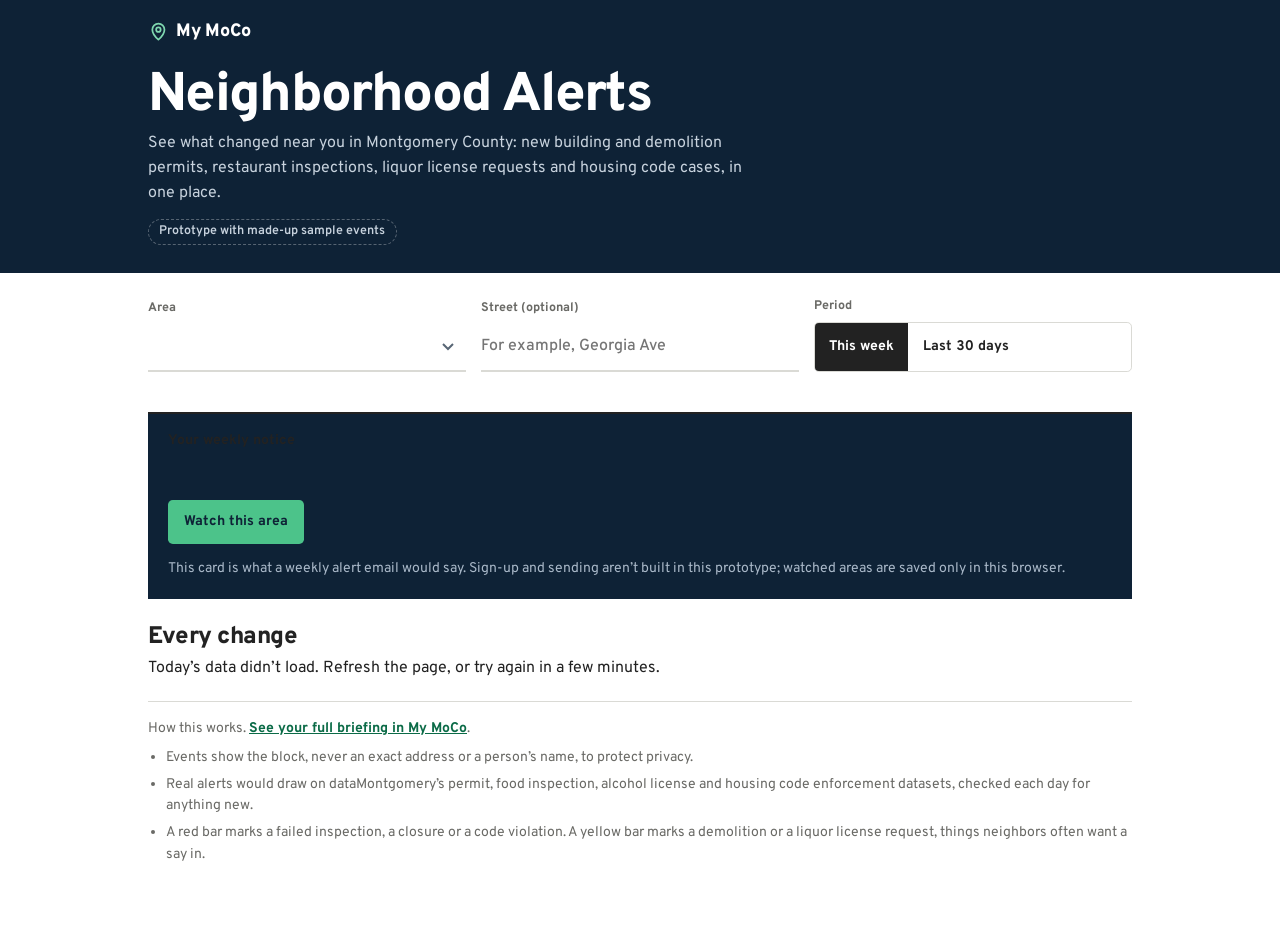
==== alerts.html @ c2410326 "Add files via upload" ====
<!doctype html>
<html lang="en">
<head>
<meta charset="utf-8">
<meta name="viewport" content="width=device-width, initial-scale=1, viewport-fit=cover">
<title>Neighborhood Alerts · Montgomery County</title>
<link rel="preconnect" href="https://fonts.googleapis.com">
<link rel="preconnect" href="https://fonts.gstatic.com" crossorigin>
<link href="https://fonts.googleapis.com/css2?family=Overpass:wght@400;600;700;800&display=swap" rel="stylesheet">
<style>
  :root {
    --bg: #F3F5F7; --panel: #FFFFFF; --ink: #0E2236; --muted: #586675; --line: #DCE3E9; --track: #E7ECF0;
    --accent: #0F766E; --accent-soft: #E1F1EE; --bad: #B42318; --bad-soft: #FDECEA;
    --k: #C0410C; --ks: #FCEAE0; --notice: #985A00; --notice-soft: #FBF0DC;
    --mast: #0E2236; --mast-ink: #F4F7FA; --mast-muted: #A9B8C8;
    --sans: "Public Sans", system-ui, -apple-system, "Segoe UI", Roboto, sans-serif;
    --fs-xs: 0.78rem; --fs-sm: 0.875rem; --fs-md: 1rem; --fs-lg: 1.125rem; --fs-xl: clamp(1.25rem, 3vw, 1.5rem); --fs-hero: clamp(2.2rem, 7vw, 3.4rem);
    --radius: 0.9rem; --radius-sm: 0.6rem;
    color-scheme: light; box-sizing: border-box; padding-top: env(safe-area-inset-top, 0px); padding-bottom: env(safe-area-inset-bottom, 0px);
  }
  @media (prefers-color-scheme: dark) { :root:not([data-theme="light"]) {
    --bg: #0B131C; --panel: #131D29; --ink: #E7EDF3; --muted: #9AA8B6; --line: #253344; --track: #223040;
    --accent: #5EC9B8; --accent-soft: #12302C; --bad: #FF8A7A; --bad-soft: #3A1D1D; --k: #FF9C6B; --ks: #3A2013; --notice: #F1B35B; --notice-soft: #33260F;
    --mast: #070E16; --mast-ink: #EEF3F8; --mast-muted: #93A4B6; color-scheme: dark; } }
  :root[data-theme="dark"] {
    --bg: #0B131C; --panel: #131D29; --ink: #E7EDF3; --muted: #9AA8B6; --line: #253344; --track: #223040;
    --accent: #5EC9B8; --accent-soft: #12302C; --bad: #FF8A7A; --bad-soft: #3A1D1D; --k: #FF9C6B; --ks: #3A2013; --notice: #F1B35B; --notice-soft: #33260F;
    --mast: #070E16; --mast-ink: #EEF3F8; --mast-muted: #93A4B6; color-scheme: dark; }
  *, *::before, *::after { box-sizing: border-box; }
  [hidden] { display: none !important; }
  html { scroll-padding-top: env(safe-area-inset-top, 0px); }
  body { margin: 0; background: var(--bg); color: var(--ink); font-family: var(--sans); font-size: var(--fs-md); line-height: 1.55; }
  p, h1, h2, h3, ul { margin: 0; }
  button, select, input { font: inherit; }
  :focus-visible { outline: 3px solid var(--accent); outline-offset: 3px; border-radius: 6px; }
  .masthead { background-color: var(--mast); color: var(--mast-ink);
    background-image: linear-gradient(rgba(255,255,255,0.045) 1px, transparent 1px), linear-gradient(90deg, rgba(255,255,255,0.045) 1px, transparent 1px), linear-gradient(28deg, transparent 49.6%, rgba(255,255,255,0.07) 49.8%, rgba(255,255,255,0.07) 50.2%, transparent 50.4%);
    background-size: 46px 46px, 46px 46px, 520px 520px; }
  .mast-inner { max-width: 64rem; margin: 0 auto; padding: 1.1rem 1.25rem 1.8rem; display: grid; gap: 0.4rem; }
  .brand { display: inline-flex; align-items: center; gap: 0.45rem; font-weight: 800; font-size: var(--fs-lg); letter-spacing: -0.01em; margin-bottom: 1.1rem; }
  .brand svg { width: 1.3rem; height: 1.3rem; fill: none; stroke: #5EC9B8; stroke-width: 2; stroke-linecap: round; stroke-linejoin: round; }
  .masthead h1 { font-size: var(--fs-hero); font-weight: 800; letter-spacing: -0.03em; line-height: 1.02; }
  .lede { color: var(--mast-muted); max-width: 60ch; }
  .sample { display: inline-flex; align-items: center; gap: 0.5rem; margin-top: 0.4rem; font-size: var(--fs-xs); font-weight: 600; color: var(--mast-muted); border: 1px dashed rgba(255,255,255,0.3); border-radius: 999px; padding: 0.15rem 0.65rem; justify-self: start; }
  .wrap { max-width: 64rem; margin: 0 auto; padding: 1.5rem 1.25rem 4rem; display: grid; gap: 1.25rem; }
  .controls { display: grid; gap: 0.9rem; grid-template-columns: repeat(auto-fit, minmax(min(100%, 14rem), 1fr)); align-items: end; background: var(--panel); border: 1px solid var(--line); border-radius: var(--radius); padding: 1.1rem; }
  label.field, .field { display: grid; gap: 0.3rem; font-size: var(--fs-xs); font-weight: 700; color: var(--muted); }
  select, input[type="search"] { font-size: var(--fs-md); font-weight: 600; color: var(--ink); background: var(--bg); border: 1px solid var(--line); border-radius: var(--radius-sm); padding: 0.55rem 0.75rem; min-height: 48px; width: 100%; }
  select { appearance: none; -webkit-appearance: none; padding-right: 2.2rem; cursor: pointer; background-image: url("data:image/svg+xml,%3Csvg xmlns='http://www.w3.org/2000/svg' width='12' height='8' viewBox='0 0 12 8'%3E%3Cpath d='M1 1l5 5 5-5' fill='none' stroke='%23586675' stroke-width='2'/%3E%3C/svg%3E"); background-repeat: no-repeat; background-position: right 0.8rem center; }
  select:hover, input[type="search"]:hover { border-color: var(--accent); }
  input[type="search"] { font-weight: 500; }
  .seg { display: inline-flex; border: 1px solid var(--line); border-radius: var(--radius-sm); overflow: hidden; background: var(--bg); }
  .seg button { font-size: var(--fs-sm); font-weight: 700; border: 0; background: transparent; color: var(--ink); padding: 0.55rem 0.9rem; min-height: 48px; cursor: pointer; }
  .seg button[aria-pressed="true"] { background: var(--ink); color: var(--panel); }
  .types { display: flex; flex-wrap: wrap; gap: 0.5rem; }
  .types button { font-size: var(--fs-sm); font-weight: 600; border: 1px solid var(--line); background: var(--panel); color: var(--muted); border-radius: 999px; padding: 0.35rem 0.85rem; min-height: 40px; cursor: pointer; }
  .types button[aria-pressed="true"] { background: var(--ks); color: var(--ink); border-color: var(--k); }
  .notice { position: relative; background: var(--panel); border: 1px solid var(--line); border-radius: var(--radius); overflow: hidden; }
  .notice::before { content: ""; position: absolute; inset: 0 0 auto 0; height: 4px; background: var(--k); }
  .notice-band { display: flex; justify-content: space-between; gap: 1rem; flex-wrap: wrap; padding: 1rem 1.2rem 0; font-size: var(--fs-sm); font-weight: 700; color: var(--k); }
  .notice-body { padding: 0.5rem 1.2rem 1.2rem; display: grid; gap: 0.85rem; }
  .notice-head { font-size: var(--fs-xl); font-weight: 800; line-height: 1.25; letter-spacing: -0.02em; }
  .counts { display: flex; flex-wrap: wrap; gap: 0.5rem 1.25rem; padding: 0; list-style: none; }
  .counts li { font-size: var(--fs-sm); color: var(--muted); }
  .counts strong { color: var(--ink); font-size: var(--fs-lg); font-weight: 800; margin-right: 0.3rem; font-variant-numeric: tabular-nums; }
  .counts .is-bad strong { color: var(--bad); }
  .highlights { padding-left: 1.1rem; display: grid; gap: 0.3rem; }
  .watch-row { display: flex; flex-wrap: wrap; align-items: center; gap: 0.75rem; }
  .btn { font-size: var(--fs-sm); font-weight: 700; border: 0; background: var(--accent); color: var(--panel); border-radius: var(--radius-sm); padding: 0.6rem 1rem; min-height: 44px; cursor: pointer; }
  .btn[aria-pressed="true"] { background: var(--accent-soft); color: var(--ink); box-shadow: inset 0 0 0 1.5px var(--accent); }
  .watching, .preview-note { font-size: var(--fs-sm); color: var(--muted); }
  .feed-head { display: flex; justify-content: space-between; align-items: baseline; gap: 1rem; flex-wrap: wrap; }
  .feed-head h2 { font-size: var(--fs-xl); font-weight: 800; letter-spacing: -0.02em; }
  .feed-count { color: var(--muted); font-size: var(--fs-sm); }
  .day { display: grid; gap: 0.5rem; }
  .day h3 { margin: 1rem 0 0.25rem; font-size: var(--fs-sm); font-weight: 700; color: var(--muted); }
  .item { display: grid; grid-template-columns: 0.3rem 1fr; gap: 0.85rem; background: var(--panel); border: 1px solid var(--line); border-radius: var(--radius-sm); padding: 0.75rem 0.9rem 0.75rem 0.75rem; }
  .item .bar { border-radius: 999px; background: var(--line); }
  .item.is-bad { background: var(--bad-soft); border-color: transparent; }
  .item.is-bad .bar { background: var(--bad); }
  .item.is-notice .bar { background: var(--notice); }
  .item-title { font-weight: 700; }
  .item-meta { margin-top: 0.15rem; color: var(--muted); font-size: var(--fs-sm); }
  .item-type { font-weight: 700; color: var(--ink); }
  .empty { padding: 1.5rem; border: 1px dashed var(--line); border-radius: var(--radius-sm); color: var(--muted); }
  .more { justify-self: start; }
  .method { font-size: var(--fs-sm); color: var(--muted); border-top: 1px solid var(--line); padding-top: 1rem; }
  .method ul { margin-top: 0.5rem; padding-left: 1.1rem; display: grid; gap: 0.3rem; }
  .method a { color: var(--accent); font-weight: 700; }
  @media (prefers-reduced-motion: no-preference) {
    .notice.flash { animation: flash 600ms ease-out; }
    @keyframes flash { from { box-shadow: 0 0 0 6px var(--ks); } to { box-shadow: 0 0 0 0 transparent; } }
  }

  /* Match My MoCo: road-sign type, sign colors, no boxes */
  :root { --sans: "Overpass", "Helvetica Neue", Arial, sans-serif; --bg: #FFFFFF; --panel: #FFFFFF; --ink: #222222; --muted: #6A6A66; --line: #DADAD5;
    --accent: #0B6B47; --accent-soft: #E9F2ED; --k: #0B6B47; --ks: #E9F2ED; --notice: #E8B000; --bad: #B3121D; --bad-soft: #FBEDEE; --radius: 0.3rem; --radius-sm: 0.3rem; }
  @media (prefers-color-scheme: dark) { :root:not([data-theme="light"]) { --bg: #151715; --panel: #151715; --ink: #F1F1EE; --muted: #9D9D97; --line: #31352F; --accent: #66CFA2; --accent-soft: #1E2A23; --k: #66CFA2; --ks: #1E2A23; --bad: #FF6B6B; --bad-soft: #2A1A1A; } }
  body { font-feature-settings: "tnum" 1; }
  .masthead { background: #0E2236; color: #FFFFFF; } .masthead h1 { color: #FFFFFF; }
  .brand svg { stroke: #7FD8B0; } .lede { color: #C7D2DD; } .sample { color: #C7D2DD; border-color: rgba(255,255,255,0.3); }
  .notice { background: #0E2236; color: #DCE4EC; border-top: 0; padding: 0 1.25rem; } .notice-band, .notice-head, .counts strong { color: #FFFFFF; } .counts li, .preview-note, .watching { color: #A9B8C8; } .notice .btn { background: #4CC38A; color: #0E2236; }
  .controls { border: 0; padding: 0; background: none; }
  select, input[type="search"] { background-color: transparent; border: 0; border-bottom: 2px solid var(--line); border-radius: 0; padding-left: 0; }
  .notice { border: 0; border-top: 2px solid var(--ink); border-radius: 0; }
  .notice::before { display: none; }
  .notice-band { color: var(--ink); padding-left: 0; } .notice-body { padding-left: 0; padding-right: 0; }
  .item { border: 0; border-bottom: 1px solid var(--line); border-radius: 0; padding-left: 0; }
  .item.is-bad { background: none; } .types button[aria-pressed="true"] { background: var(--ks); }
</style>
</head>
<body>
<header class="masthead"><div class="mast-inner">
    <p class="brand"><svg viewBox="0 0 24 24" aria-hidden="true"><path d="M12 21.5s-7-6.2-7-11.5a7 7 0 1 1 14 0c0 5.3-7 11.5-7 11.5z"/><circle cx="12" cy="10" r="2.6"/></svg>My MoCo</p>
    <h1>Neighborhood Alerts</h1>
    <p class="lede">See what changed near you in Montgomery County: new building and demolition permits, restaurant inspections, liquor license requests and housing code cases, in one place.</p>
    <p class="sample">Prototype with made-up sample events</p>
  </div></header>
<main class="wrap">

  <section class="controls" aria-label="Choose what to watch">
    <label class="field">Area
      <select id="area"></select>
    </label>
    <label class="field">Street (optional)
      <input id="street" type="search" placeholder="For example, Georgia Ave" autocomplete="off">
    </label>
    <div class="field" role="group" aria-label="Time period">
      <span>Period</span>
      <div class="seg">
        <button type="button" data-days="7" aria-pressed="true">This week</button>
        <button type="button" data-days="30" aria-pressed="false">Last 30 days</button>
      </div>
    </div>
  </section>
  <div class="types" id="types" role="group" aria-label="Kinds of change"></div>

  <section class="notice" id="notice" aria-live="polite">
    <div class="notice-band"><span>Your weekly notice</span><span id="notice-range"></span></div>
    <div class="notice-body">
      <p class="notice-head" id="notice-head"></p>
      <ul class="counts" id="counts"></ul>
      <ul class="highlights" id="highlights"></ul>
      <div class="watch-row">
        <button class="btn" type="button" id="watch" aria-pressed="false">Watch this area</button>
        <span class="watching" id="watching"></span>
      </div>
      <p class="preview-note">This card is what a weekly alert email would say. Sign-up and sending aren’t built in this prototype; watched areas are saved only in this browser.</p>
    </div>
  </section>

  <section aria-labelledby="feed-title">
    <div class="feed-head"><h2 id="feed-title">Every change</h2><span class="feed-count" id="feed-count"></span></div>
    <div id="feed"></div>
    <button class="btn more" type="button" id="more" hidden>Show more</button>
  </section>

  <footer class="method">
    How this works. <a href="index.html">See your full briefing in My MoCo</a>.
    <ul>
      <li>Events show the block, never an exact address or a person’s name, to protect privacy.</li>
      <li>Real alerts would draw on dataMontgomery’s permit, food inspection, alcohol license and housing code enforcement datasets, checked each day for anything new.</li>
      <li>A red bar marks a failed inspection, a closure or a code violation. A yellow bar marks a demolition or a liquor license request, things neighbors often want a say in.</li>
    </ul>
  </footer>
</main>
<script>
  // Load today's data, then start the page. The nightly job replaces data/mymoco_data.json.
  fetch('data/mymoco_data.json', { cache: 'no-store' })
    .then((r) => { if (!r.ok) throw new Error(r.status); return r.json(); })
    .then((d) => { window.DATA = d; const s = document.createElement('script'); s.src = 'alerts.js'; document.body.appendChild(s); })
    .catch(() => { document.getElementById('feed').innerHTML = '<p class="load-error">Today’s data didn’t load. Refresh the page, or try again in a few minutes.</p>'; });
</script>
</body>
</html>
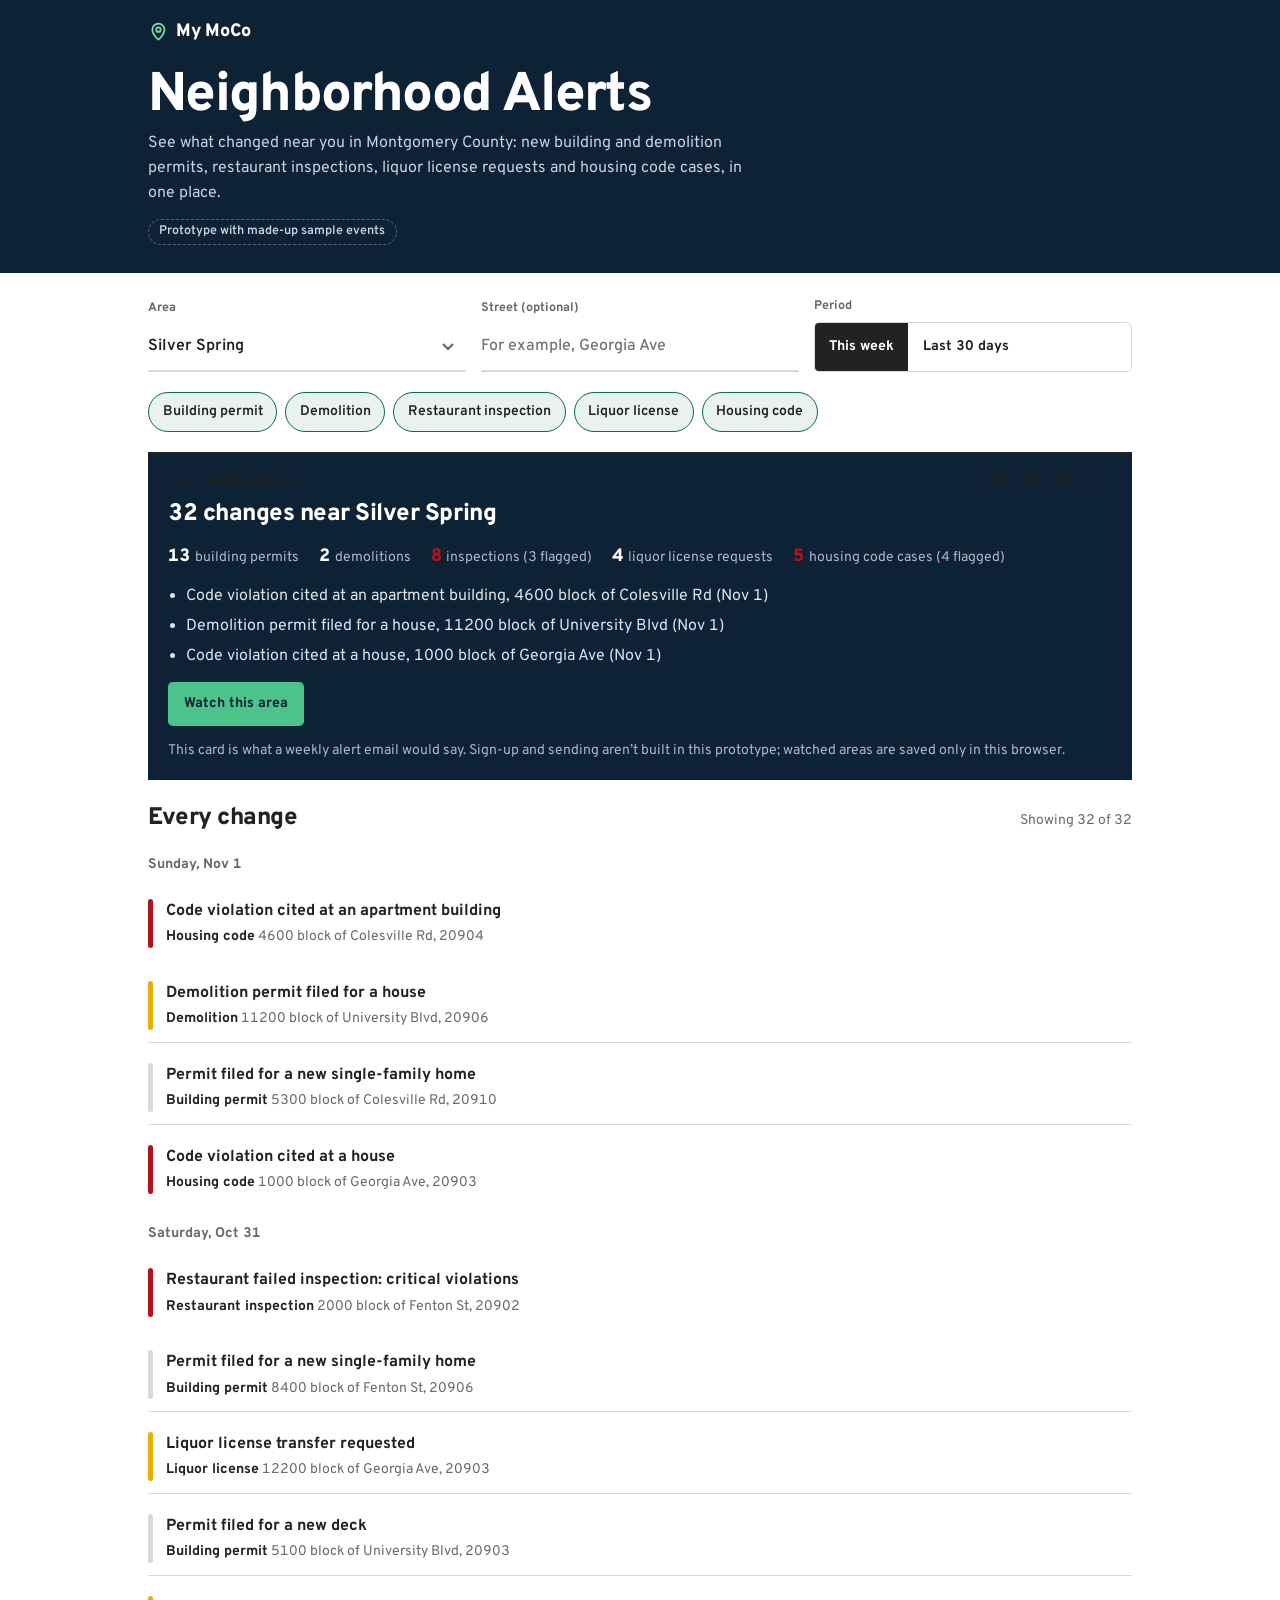
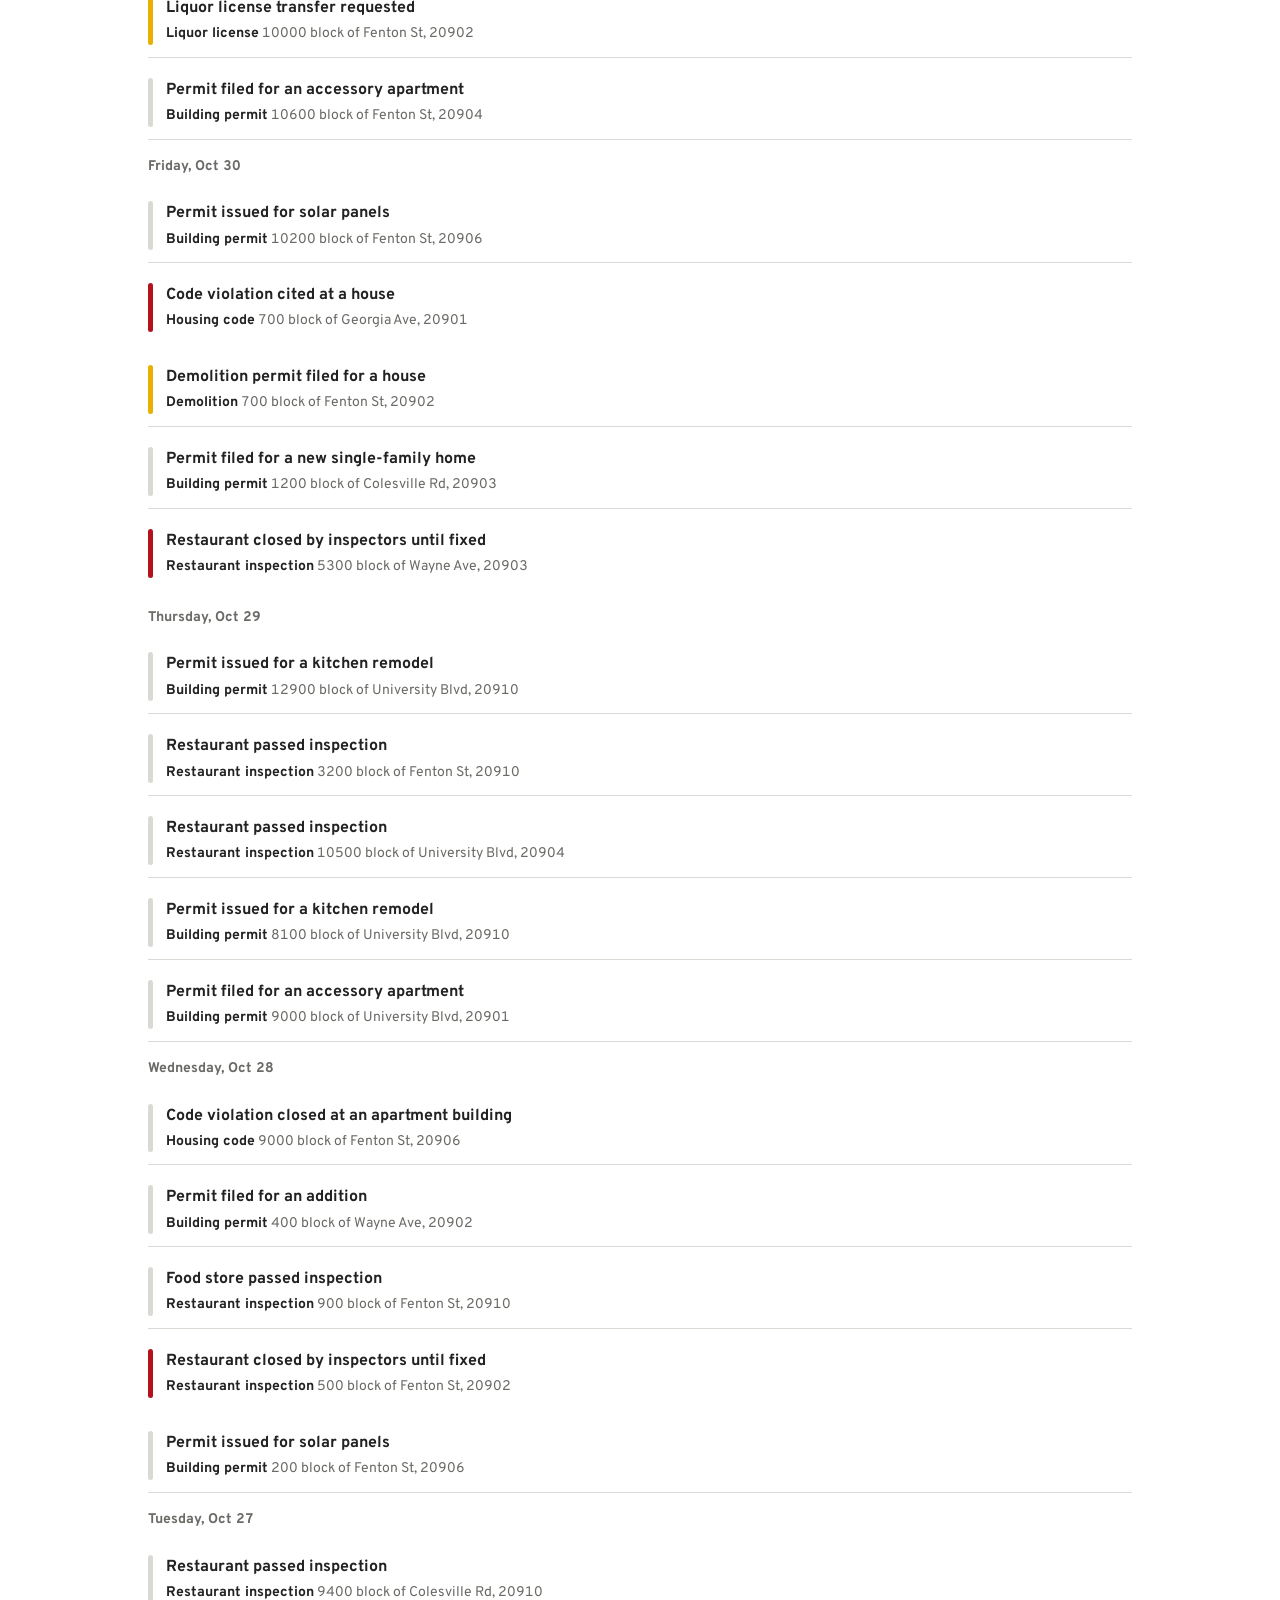
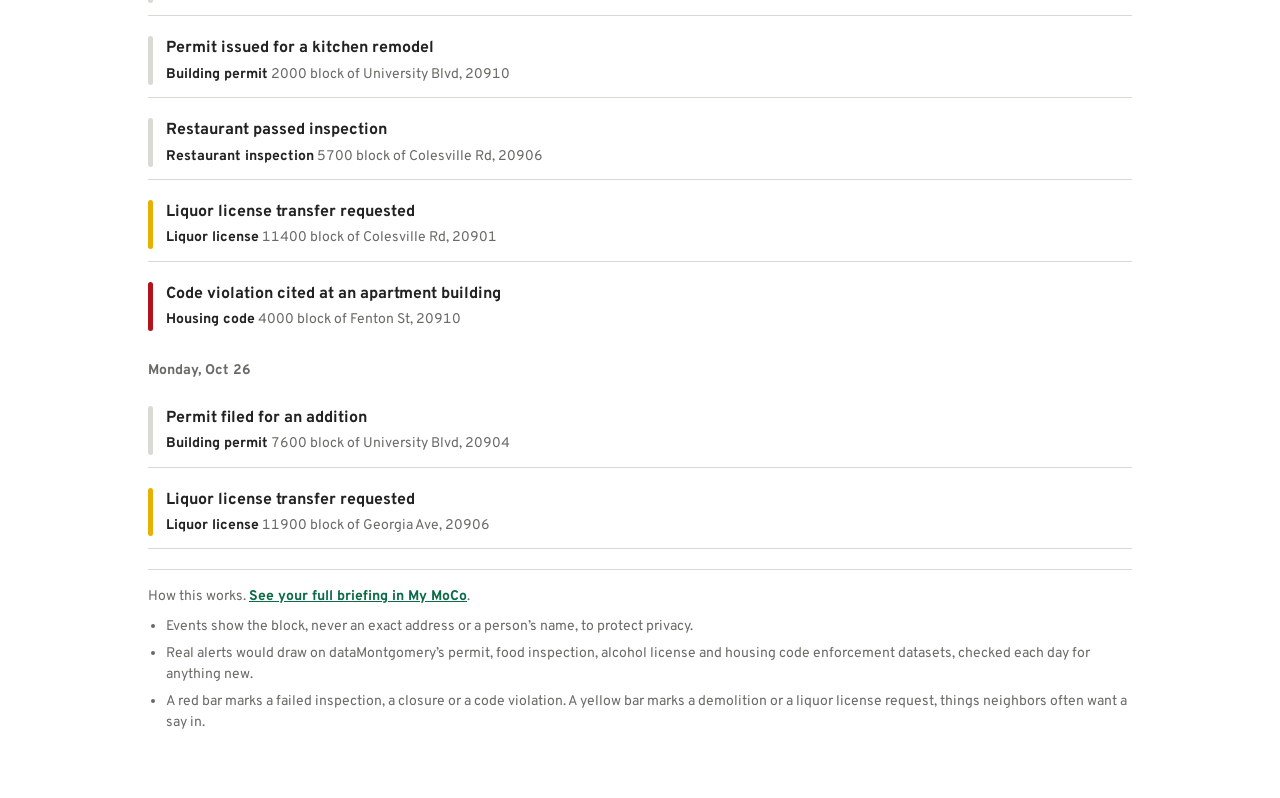
==== commit fc0fb8ca: "Add files via upload" ====
--- a/alerts.html
+++ b/alerts.html
@@ -166,7 +166,7 @@
 </main>
 <script>
   // Load today's data, then start the page. The nightly job replaces data/mymoco_data.json.
-  fetch('data/mymoco_data.json', { cache: 'no-store' })
+  fetch('mymoco_data.json', { cache: 'no-store' })
     .then((r) => { if (!r.ok) throw new Error(r.status); return r.json(); })
     .then((d) => { window.DATA = d; const s = document.createElement('script'); s.src = 'alerts.js'; document.body.appendChild(s); })
     .catch(() => { document.getElementById('feed').innerHTML = '<p class="load-error">Today’s data didn’t load. Refresh the page, or try again in a few minutes.</p>'; });
